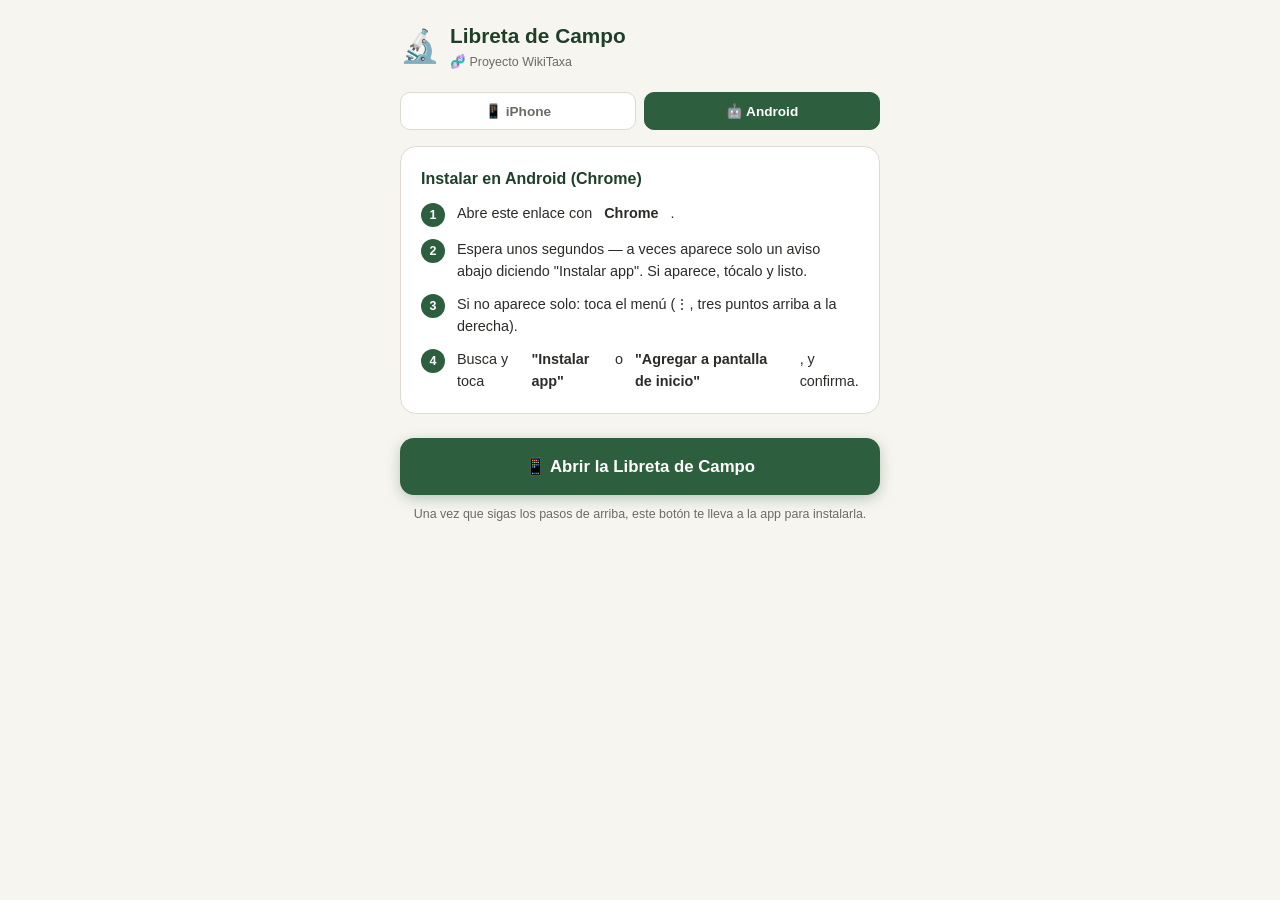
==== instalar.html @ 59727116 "Add files via upload Agregar página de instalación" ====
<!DOCTYPE html>
<html lang="es">
<head>
<meta charset="UTF-8">
<meta name="viewport" content="width=device-width, initial-scale=1.0, maximum-scale=1.0">
<title>Instalar Libreta de Campo · WikiTaxa</title>
<link rel="manifest" href="manifest.json">
<meta name="theme-color" content="#2d5f3f">
<link rel="apple-touch-icon" href="icon-192.png">
<style>
:root{
  --verde:#2d5f3f; --verde-osc:#1e4029; --verde-cl:#e8f1ea;
  --ambar:#c9962c; --fondo:#f7f5f0; --card:#ffffff;
  --texto:#2b2b28; --texto-sec:#6b6b64; --borde:#dedad0; --rojo:#b5473a;
}
*{box-sizing:border-box;}
body{
  margin:0; font-family:-apple-system,BlinkMacSystemFont,"Segoe UI",Roboto,Helvetica,Arial,sans-serif;
  background:var(--fondo); color:var(--texto); padding:20px 16px 40px; line-height:1.5;
}
.wrap{max-width:480px; margin:0 auto;}
.brand{display:flex; align-items:center; gap:10px; margin-bottom:20px;}
.brand .ic{font-size:2rem;}
.brand h1{font-size:1.3rem; margin:0; color:var(--verde-osc);}
.brand p{font-size:.78rem; margin:2px 0 0; color:var(--texto-sec);}

.aviso{
  background:#fdeee9; border:1.5px solid #f0b9a3; border-radius:14px; padding:16px;
  margin-bottom:20px; display:none;
}
.aviso.on{display:block;}
.aviso b{display:block; color:#8a3a1f; font-size:.95rem; margin-bottom:6px;}
.aviso p{margin:0; font-size:.88rem; color:#8a3a1f;}

.card{
  background:var(--card); border:1px solid var(--borde); border-radius:16px;
  padding:20px; margin-bottom:16px;
}
.card.oculto{display:none;}
.card h2{font-size:1rem; margin:0 0 12px; color:var(--verde-osc); display:flex; align-items:center; gap:8px;}
.paso{display:flex; gap:12px; margin-bottom:12px; font-size:.9rem;}
.paso:last-child{margin-bottom:0;}
.num{
  flex-shrink:0; width:24px; height:24px; border-radius:50%; background:var(--verde); color:#fff;
  font-size:.78rem; font-weight:700; display:flex; align-items:center; justify-content:center;
}

.btn-abrir{
  display:block; width:100%; padding:16px; border-radius:14px; background:var(--verde); color:#fff;
  text-align:center; font-weight:700; font-size:1.05rem; text-decoration:none; margin:24px 0 10px;
  box-shadow:0 4px 14px rgba(45,95,63,.3);
}
.btn-abrir:active{background:var(--verde-osc);}
.nota-btn{text-align:center; font-size:.78rem; color:var(--texto-sec); margin-bottom:24px;}

.selector-os{display:flex; gap:8px; margin-bottom:16px;}
.selector-os button{
  flex:1; padding:10px; border-radius:10px; border:1.5px solid var(--borde); background:var(--card);
  color:var(--texto-sec); font-size:.85rem; font-weight:700; cursor:pointer;
}
.selector-os button.on{background:var(--verde); color:#fff; border-color:var(--verde);}

.btn-instalar-directo{
  width:100%; display:flex; align-items:center; gap:14px; padding:16px 18px; border-radius:16px;
  background:linear-gradient(135deg,#2d5f3f,#1e4029); color:#fff; border:none; cursor:pointer;
  box-shadow:0 6px 18px rgba(45,95,63,.35); margin-bottom:14px; text-align:left;
}
.btn-instalar-directo .ic{font-size:1.6rem; flex-shrink:0;}
.btn-instalar-directo .t1{display:block; font-size:1.05rem; font-weight:700;}
.btn-instalar-directo .t2{display:block; font-size:.76rem; opacity:.85; margin-top:2px;}
.btn-instalar-directo:active{transform:scale(.98);}

.exito-instalacion{
  background:var(--verde-cl); color:var(--verde-osc); border-radius:14px; padding:16px;
  text-align:center; font-weight:700; margin-bottom:14px;
}

.separador-o{text-align:center; font-size:.78rem; color:var(--texto-sec); margin:4px 0 16px;}
</style>
</head>
<body>
<div class="wrap">

  <div class="brand">
    <span class="ic">🔬</span>
    <div><h1>Libreta de Campo</h1><p>🧬 Proyecto WikiTaxa</p></div>
  </div>

  <div class="aviso" id="aviso-webview">
    <b>⚠️ Estás dentro de otra app</b>
    <p>Parece que abriste este enlace desde WhatsApp, Instagram u otra app de mensajería. Esas apps no permiten instalar aplicaciones web. Busca el menú (⋮ o •••) arriba de la pantalla y toca <b>"Abrir en el navegador"</b> o <b>"Abrir en Chrome/Safari"</b> antes de seguir.</p>
  </div>

  <button type="button" class="btn-instalar-directo" id="btn-instalar-directo" style="display:none;">
    <span class="ic">⬇️</span>
    <span><span class="t1">Instalar ahora</span><span class="t2">Un toque, sin pasos extra</span></span>
  </button>
  <div class="exito-instalacion" id="exito-instalacion" style="display:none;">
    ✅ ¡Listo! Búscala en tu pantalla de inicio.
  </div>

  <div class="separador-o" id="separador-o" style="display:none;">o instala siguiendo estos pasos:</div>

  <div class="selector-os" id="selector-os-wrap">
    <button type="button" class="os-btn" id="btn-ios">📱 iPhone</button>
    <button type="button" class="os-btn" id="btn-android">🤖 Android</button>
  </div>

  <div class="card" id="card-ios">
    <h2>Instalar en iPhone (Safari)</h2>
    <div class="paso"><span class="num">1</span>Abre este enlace con <b>Safari</b> (no funciona igual en Chrome en iPhone).</div>
    <div class="paso"><span class="num">2</span>Toca el ícono de <b>compartir</b> (el cuadrado con la flecha hacia arriba), abajo de la pantalla.</div>
    <div class="paso"><span class="num">3</span>Busca y toca <b>"Agregar a pantalla de inicio"</b>.</div>
    <div class="paso"><span class="num">4</span>Confirma tocando <b>"Agregar"</b> arriba a la derecha. Listo, queda con ícono propio.</div>
  </div>

  <div class="card" id="card-android">
    <h2>Instalar en Android (Chrome)</h2>
    <div class="paso"><span class="num">1</span>Abre este enlace con <b>Chrome</b>.</div>
    <div class="paso"><span class="num">2</span>Espera unos segundos — a veces aparece solo un aviso abajo diciendo "Instalar app". Si aparece, tócalo y listo.</div>
    <div class="paso"><span class="num">3</span>Si no aparece solo: toca el menú (⋮, tres puntos arriba a la derecha).</div>
    <div class="paso"><span class="num">4</span>Busca y toca <b>"Instalar app"</b> o <b>"Agregar a pantalla de inicio"</b>, y confirma.</div>
  </div>

  <a class="btn-abrir" href="./index.html">📱 Abrir la Libreta de Campo</a>
  <div class="nota-btn">Una vez que sigas los pasos de arriba, este botón te lleva a la app para instalarla.</div>

</div>

<script>
(function(){
  var ua = navigator.userAgent || "";
  var esIOS = /iPad|iPhone|iPod/i.test(ua);
  var esAndroid = /Android/i.test(ua);
  var enWebview = /FBAN|FBAV|Instagram|Line\/|MicroMessenger|WhatsApp|; wv\)/i.test(ua);

  if(enWebview){ document.getElementById("aviso-webview").classList.add("on"); }

  function mostrarOS(os){
    document.getElementById("card-ios").classList.toggle("oculto", os!=="ios");
    document.getElementById("card-android").classList.toggle("oculto", os!=="android");
    document.getElementById("btn-ios").classList.toggle("on", os==="ios");
    document.getElementById("btn-android").classList.toggle("on", os==="android");
  }
  document.getElementById("btn-ios").addEventListener("click", function(){ mostrarOS("ios"); });
  document.getElementById("btn-android").addEventListener("click", function(){ mostrarOS("android"); });

  mostrarOS(esIOS ? "ios" : "android");

  /* ---- Registrar el service worker también desde esta página ----
     Es necesario para que el navegador evalúe esta página como instalable
     y ofrezca el evento de instalación directa (solo existe en Android/Chrome). */
  if("serviceWorker" in navigator && location.protocol === "https:"){
    navigator.serviceWorker.register("sw.js").catch(function(){});
  }

  /* ---- Instalación directa (Android/Chrome y similares) ---- */
  var promptGuardado = null;
  window.addEventListener("beforeinstallprompt", function(e){
    e.preventDefault();
    promptGuardado = e;
    document.getElementById("btn-instalar-directo").style.display = "flex";
    document.getElementById("separador-o").style.display = "block";
  });

  document.getElementById("btn-instalar-directo").addEventListener("click", function(){
    if(!promptGuardado) return;
    var btn = this;
    btn.disabled = true;
    promptGuardado.prompt();
    promptGuardado.userChoice.then(function(resultado){
      btn.disabled = false;
      if(resultado.outcome === "accepted"){
        btn.style.display = "none";
        document.getElementById("separador-o").style.display = "none";
        document.getElementById("card-ios").style.display = "none";
        document.getElementById("card-android").style.display = "none";
        document.getElementById("selector-os-wrap").style.display = "none";
        document.getElementById("exito-instalacion").style.display = "block";
      }
      promptGuardado = null;
    });
  });

  window.addEventListener("appinstalled", function(){
    document.getElementById("btn-instalar-directo").style.display = "none";
    document.getElementById("exito-instalacion").style.display = "block";
  });
})();
</script>
</body>
</html>
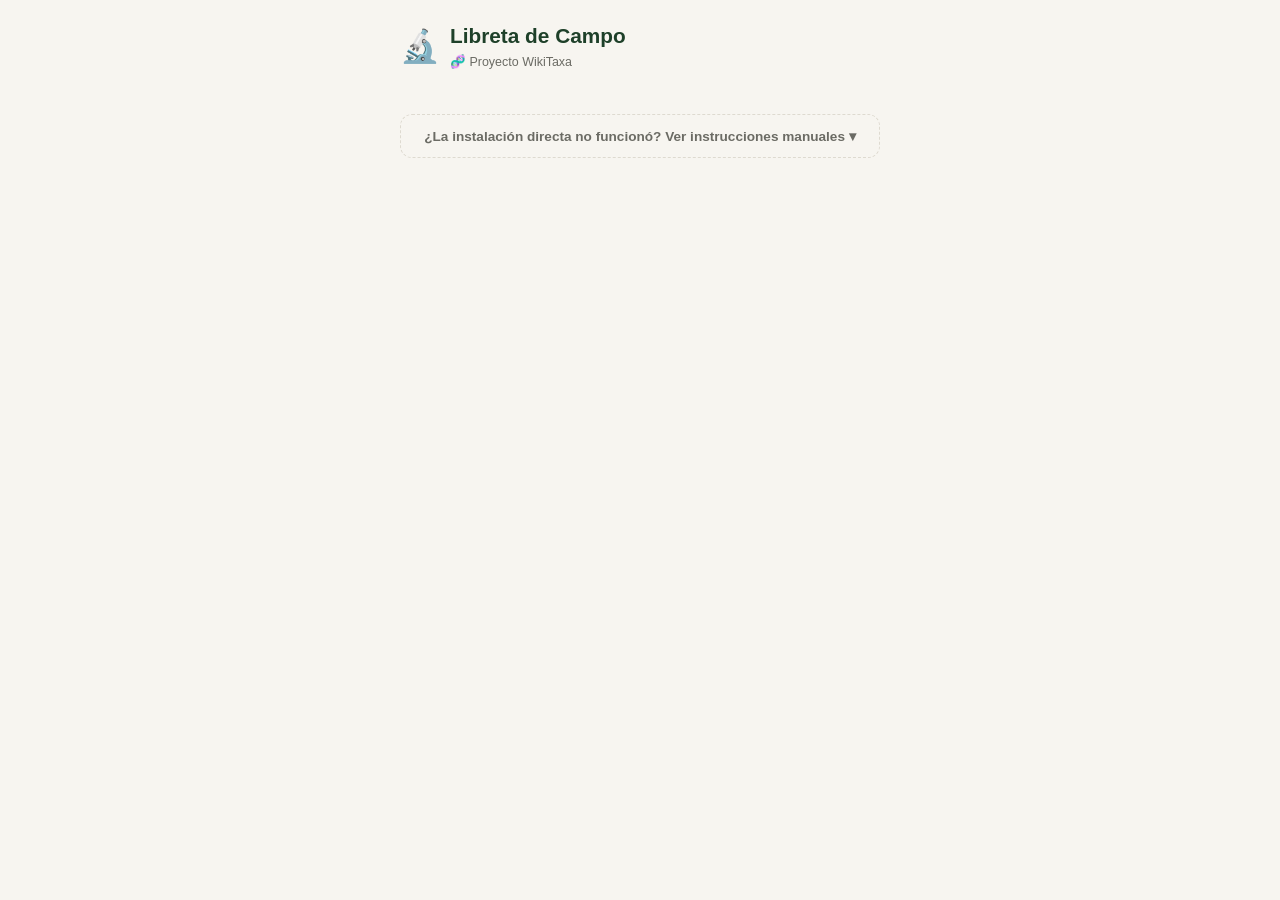
==== commit 2977724d: "Update instalar.html" ====
--- a/instalar.html
+++ b/instalar.html
@@ -45,14 +45,6 @@
   font-size:.78rem; font-weight:700; display:flex; align-items:center; justify-content:center;
 }
 
-.btn-abrir{
-  display:block; width:100%; padding:16px; border-radius:14px; background:var(--verde); color:#fff;
-  text-align:center; font-weight:700; font-size:1.05rem; text-decoration:none; margin:24px 0 10px;
-  box-shadow:0 4px 14px rgba(45,95,63,.3);
-}
-.btn-abrir:active{background:var(--verde-osc);}
-.nota-btn{text-align:center; font-size:.78rem; color:var(--texto-sec); margin-bottom:24px;}
-
 .selector-os{display:flex; gap:8px; margin-bottom:16px;}
 .selector-os button{
   flex:1; padding:10px; border-radius:10px; border:1.5px solid var(--borde); background:var(--card);
@@ -76,6 +68,13 @@
 }
 
 .separador-o{text-align:center; font-size:.78rem; color:var(--texto-sec); margin:4px 0 16px;}
+
+.anexo-toggle{
+  width:100%; background:none; border:1.5px dashed var(--borde); border-radius:12px; padding:13px;
+  color:var(--texto-sec); font-size:.85rem; font-weight:700; cursor:pointer; text-align:center; margin-top:22px;
+}
+.anexo-contenido{display:none; margin-top:14px;}
+.anexo-contenido.on{display:block;}
 </style>
 </head>
 <body>
@@ -99,31 +98,30 @@
     ✅ ¡Listo! Búscala en tu pantalla de inicio.
   </div>
 
-  <div class="separador-o" id="separador-o" style="display:none;">o instala siguiendo estos pasos:</div>
+  <button type="button" class="anexo-toggle" id="anexo-toggle">¿La instalación directa no funcionó? Ver instrucciones manuales ▾</button>
 
-  <div class="selector-os" id="selector-os-wrap">
-    <button type="button" class="os-btn" id="btn-ios">📱 iPhone</button>
-    <button type="button" class="os-btn" id="btn-android">🤖 Android</button>
+  <div class="anexo-contenido" id="anexo-contenido">
+    <div class="selector-os" id="selector-os-wrap">
+      <button type="button" class="os-btn" id="btn-ios">📱 iPhone</button>
+      <button type="button" class="os-btn" id="btn-android">🤖 Android</button>
+    </div>
+
+    <div class="card" id="card-ios">
+      <h2>Instalar en iPhone (Safari)</h2>
+      <div class="paso"><span class="num">1</span>Abre este enlace con <b>Safari</b> (no funciona igual en Chrome en iPhone).</div>
+      <div class="paso"><span class="num">2</span>Toca el ícono de <b>compartir</b> (el cuadrado con la flecha hacia arriba), abajo de la pantalla.</div>
+      <div class="paso"><span class="num">3</span>Busca y toca <b>"Agregar a pantalla de inicio"</b>.</div>
+      <div class="paso"><span class="num">4</span>Confirma tocando <b>"Agregar"</b> arriba a la derecha. Listo, queda con ícono propio.</div>
+    </div>
+
+    <div class="card" id="card-android">
+      <h2>Instalar en Android (Chrome)</h2>
+      <div class="paso"><span class="num">1</span>Abre este enlace con <b>Chrome</b>.</div>
+      <div class="paso"><span class="num">2</span>Espera unos segundos — a veces aparece solo un aviso abajo diciendo "Instalar app". Si aparece, tócalo y listo.</div>
+      <div class="paso"><span class="num">3</span>Si no aparece solo: toca el menú (⋮, tres puntos arriba a la derecha).</div>
+      <div class="paso"><span class="num">4</span>Busca y toca <b>"Instalar app"</b> o <b>"Agregar a pantalla de inicio"</b>, y confirma.</div>
+    </div>
   </div>
-
-  <div class="card" id="card-ios">
-    <h2>Instalar en iPhone (Safari)</h2>
-    <div class="paso"><span class="num">1</span>Abre este enlace con <b>Safari</b> (no funciona igual en Chrome en iPhone).</div>
-    <div class="paso"><span class="num">2</span>Toca el ícono de <b>compartir</b> (el cuadrado con la flecha hacia arriba), abajo de la pantalla.</div>
-    <div class="paso"><span class="num">3</span>Busca y toca <b>"Agregar a pantalla de inicio"</b>.</div>
-    <div class="paso"><span class="num">4</span>Confirma tocando <b>"Agregar"</b> arriba a la derecha. Listo, queda con ícono propio.</div>
-  </div>
-
-  <div class="card" id="card-android">
-    <h2>Instalar en Android (Chrome)</h2>
-    <div class="paso"><span class="num">1</span>Abre este enlace con <b>Chrome</b>.</div>
-    <div class="paso"><span class="num">2</span>Espera unos segundos — a veces aparece solo un aviso abajo diciendo "Instalar app". Si aparece, tócalo y listo.</div>
-    <div class="paso"><span class="num">3</span>Si no aparece solo: toca el menú (⋮, tres puntos arriba a la derecha).</div>
-    <div class="paso"><span class="num">4</span>Busca y toca <b>"Instalar app"</b> o <b>"Agregar a pantalla de inicio"</b>, y confirma.</div>
-  </div>
-
-  <a class="btn-abrir" href="./index.html">📱 Abrir la Libreta de Campo</a>
-  <div class="nota-btn">Una vez que sigas los pasos de arriba, este botón te lleva a la app para instalarla.</div>
 
 </div>
 
@@ -147,6 +145,11 @@
 
   mostrarOS(esIOS ? "ios" : "android");
 
+  document.getElementById("anexo-toggle").addEventListener("click", function(){
+    var abierto = document.getElementById("anexo-contenido").classList.toggle("on");
+    this.textContent = abierto ? "Ocultar instrucciones manuales ▴" : "¿La instalación directa no funcionó? Ver instrucciones manuales ▾";
+  });
+
   /* ---- Registrar el service worker también desde esta página ----
      Es necesario para que el navegador evalúe esta página como instalable
      y ofrezca el evento de instalación directa (solo existe en Android/Chrome). */
@@ -160,7 +163,6 @@
     e.preventDefault();
     promptGuardado = e;
     document.getElementById("btn-instalar-directo").style.display = "flex";
-    document.getElementById("separador-o").style.display = "block";
   });
 
   document.getElementById("btn-instalar-directo").addEventListener("click", function(){
@@ -172,10 +174,10 @@
       btn.disabled = false;
       if(resultado.outcome === "accepted"){
         btn.style.display = "none";
-        document.getElementById("separador-o").style.display = "none";
         document.getElementById("card-ios").style.display = "none";
         document.getElementById("card-android").style.display = "none";
         document.getElementById("selector-os-wrap").style.display = "none";
+        document.getElementById("anexo-toggle").style.display = "none";
         document.getElementById("exito-instalacion").style.display = "block";
       }
       promptGuardado = null;
@@ -184,6 +186,8 @@
 
   window.addEventListener("appinstalled", function(){
     document.getElementById("btn-instalar-directo").style.display = "none";
+    document.getElementById("anexo-toggle").style.display = "none";
+    document.getElementById("anexo-contenido").classList.remove("on");
     document.getElementById("exito-instalacion").style.display = "block";
   });
 })();
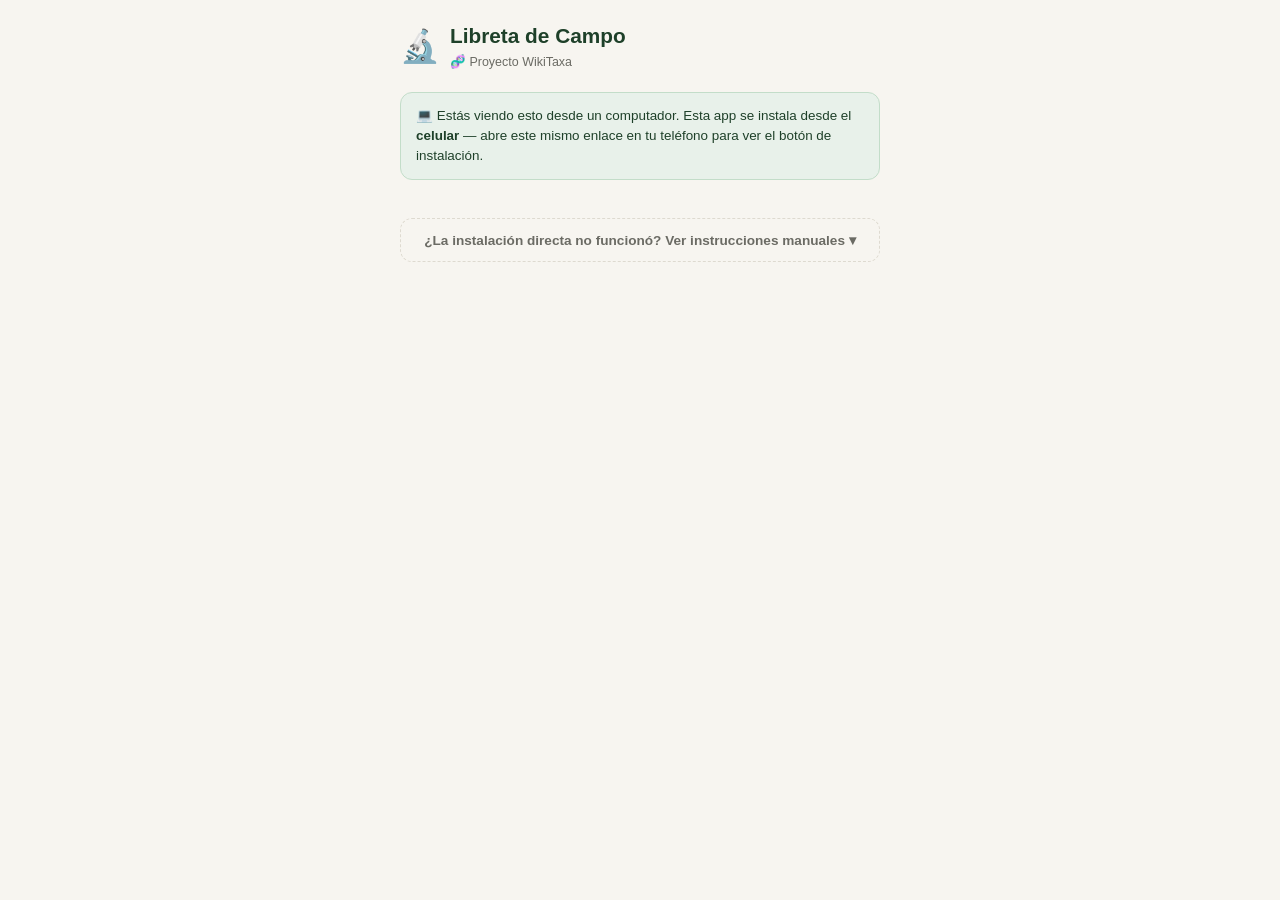
==== commit 2df53411: "Update instalar.html" ====
--- a/instalar.html
+++ b/instalar.html
@@ -75,6 +75,12 @@
 }
 .anexo-contenido{display:none; margin-top:14px;}
 .anexo-contenido.on{display:block;}
+
+.nota-info{
+  background:var(--verde-cl); border:1.5px solid #c3ddc9; border-radius:12px; padding:13px 15px;
+  font-size:.84rem; color:var(--verde-osc); margin-bottom:16px; display:none;
+}
+.nota-info.on{display:block;}
 </style>
 </head>
 <body>
@@ -94,6 +100,8 @@
     <span class="ic">⬇️</span>
     <span><span class="t1">Instalar ahora</span><span class="t2">Un toque, sin pasos extra</span></span>
   </button>
+  <div class="nota-info" id="nota-pc">💻 Estás viendo esto desde un computador. Esta app se instala desde el <b>celular</b> — abre este mismo enlace en tu teléfono para ver el botón de instalación.</div>
+  <div class="nota-info" id="nota-sin-boton">ℹ️ Tu navegador no ofrece un botón de instalación directa en este momento — esto es normal en iPhone, o si ya tienes la app instalada. Usa las instrucciones manuales de abajo.</div>
   <div class="exito-instalacion" id="exito-instalacion" style="display:none;">
     ✅ ¡Listo! Búscala en tu pantalla de inicio.
   </div>
@@ -145,6 +153,18 @@
 
   mostrarOS(esIOS ? "ios" : "android");
 
+  var esMovil = esIOS || esAndroid;
+
+  if(!esMovil){
+    document.getElementById("nota-pc").classList.add("on");
+  } else {
+    setTimeout(function(){
+      if(document.getElementById("btn-instalar-directo").style.display !== "flex"){
+        document.getElementById("nota-sin-boton").classList.add("on");
+      }
+    }, 1500);
+  }
+
   document.getElementById("anexo-toggle").addEventListener("click", function(){
     var abierto = document.getElementById("anexo-contenido").classList.toggle("on");
     this.textContent = abierto ? "Ocultar instrucciones manuales ▴" : "¿La instalación directa no funcionó? Ver instrucciones manuales ▾";
@@ -163,6 +183,8 @@
     e.preventDefault();
     promptGuardado = e;
     document.getElementById("btn-instalar-directo").style.display = "flex";
+    document.getElementById("nota-sin-boton").classList.remove("on");
+    document.getElementById("nota-pc").classList.remove("on");
   });
 
   document.getElementById("btn-instalar-directo").addEventListener("click", function(){
@@ -178,6 +200,8 @@
         document.getElementById("card-android").style.display = "none";
         document.getElementById("selector-os-wrap").style.display = "none";
         document.getElementById("anexo-toggle").style.display = "none";
+        document.getElementById("nota-sin-boton").classList.remove("on");
+        document.getElementById("nota-pc").classList.remove("on");
         document.getElementById("exito-instalacion").style.display = "block";
       }
       promptGuardado = null;
@@ -188,6 +212,8 @@
     document.getElementById("btn-instalar-directo").style.display = "none";
     document.getElementById("anexo-toggle").style.display = "none";
     document.getElementById("anexo-contenido").classList.remove("on");
+    document.getElementById("nota-sin-boton").classList.remove("on");
+    document.getElementById("nota-pc").classList.remove("on");
     document.getElementById("exito-instalacion").style.display = "block";
   });
 })();
